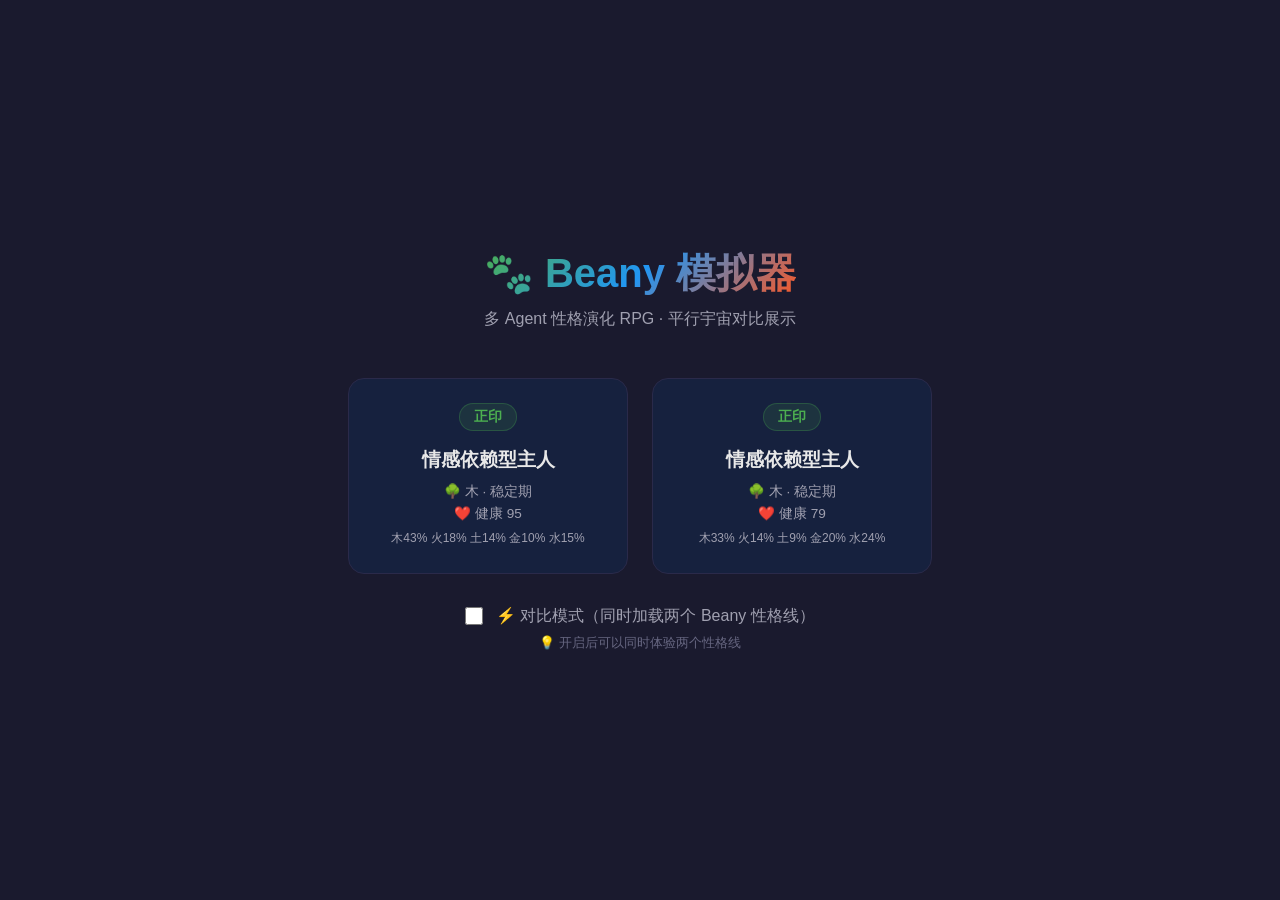
==== index.html @ 64c06361 "feat: Beany 模拟器前端 v1.0 互动节点A/B选择、性格演化雷达、十神切换、Day跳选、重玩" ====
<!DOCTYPE html>
<html lang="zh-CN">
<head>
  <meta charset="UTF-8">
  <meta name="viewport" content="width=device-width, initial-scale=1.0">
  <title>🐾 Beany 模拟器</title>
  <link rel="stylesheet" href="css/style.css">
  <script src="data/run-data.js"></script>
  <style>
    .run-card .shishen-badge {
      background: color-mix(in srgb, var(--beany-color) 25%, transparent);
    }
  </style>
</head>
<body>
  <div class="landing">
    <h1>🐾 Beany 模拟器</h1>
    <p class="subtitle">多 Agent 性格演化 RPG · 平行宇宙对比展示</p>
    
    <div class="run-cards" id="run-cards">
      <!-- Cards generated by JS -->
    </div>
    
    <label class="compare-toggle">
      <input type="checkbox" id="compare-mode" onchange="updateCompareHint()">
      <span>⚡ 对比模式（同时加载两个 Beany 性格线）</span>
    </label>
    
    <p id="compare-hint" style="color:var(--text-muted);font-size:0.8rem;margin-top:0.5rem;min-height:1.2rem"></p>
  </div>
  
  <script>
    const cardsContainer = document.getElementById('run-cards');
    const runKeys = Object.keys(RUN_DATA);
    
    if (runKeys.length === 0) {
      cardsContainer.innerHTML = '<p style="color:var(--text-muted)">⚠️ 未找到运行数据，请先运行 build-data.mjs</p>';
    } else {
      cardsContainer.innerHTML = runKeys.map(key => {
        const run = RUN_DATA[key];
        const color = run.color;
        const shishen = run.shishen;
        const persona = run.personaLabel;
        const dominant = run.dominantElementCn;
        const age = run.ageStageLabel;
        const health = run.finalStats?.health || '—';
        const weights = run.finalStats?.weights || {};
        const weightStr = Object.entries(weights)
          .map(([k, v]) => `${ELEM_CN[k] || k}${Math.round(v * 100)}%`)
          .join(' ');
        
        return `
          <div class="run-card" onclick="selectRun('${key}')" style="--beany-color:${color}">
            <div class="shishen-badge" style="background:${color}22;color:${color};border:1px solid ${color}44">
              ${shishen}
            </div>
            <h3>${persona}</h3>
            <div class="details">
              <div>🌳 ${dominant} · ${age}</div>
              <div>❤️ 健康 ${health}</div>
              <div style="font-size:0.75rem;margin-top:0.3rem">${weightStr}</div>
            </div>
          </div>
        `;
      }).join('');
    }
    
    function selectRun(key) {
      const compare = document.getElementById('compare-mode').checked;
      const keys = [key];
      if (compare) {
        const others = runKeys.filter(k => k !== key);
        if (others.length > 0) keys.push(others[0]);
      }
      // Pass run IDs via URL params (works with both http:// and file://)
      window.location.href = 'game.html?runs=' + encodeURIComponent(JSON.stringify(keys));
    }
    
    function updateCompareHint() {
      const checked = document.getElementById('compare-mode').checked;
      const hint = document.getElementById('compare-hint');
      if (checked && runKeys.length >= 2) {
        hint.textContent = '💡 选了正印，食神会自动加载在 B 选项对比';
      } else {
        hint.textContent = runKeys.length >= 2 ? '💡 开启后可以同时体验两个性格线' : '';
      }
    }
    
    updateCompareHint();
  </script>
</body>
</html>
---- css/style.css ----
/* ============================================ */
/*  Beany Simulator — RPG Frontend              */
/* ============================================ */

:root {
  --bg-dark: #1a1a2e;
  --bg-card: #16213e;
  --bg-panel: #0f3460;
  --text-primary: #e8e8e8;
  --text-secondary: #a0a0b0;
  --text-muted: #666680;
  --border-color: #2a2a4a;
  --accent-glow: rgba(79, 195, 247, 0.15);
  --beany-color: #4CAF50;
  --transition-speed: 0.5s;
}

* { margin: 0; padding: 0; box-sizing: border-box; }

body {
  font-family: 'Segoe UI', 'PingFang SC', 'Microsoft YaHei', sans-serif;
  background: var(--bg-dark);
  color: var(--text-primary);
  overflow-x: hidden;
  min-height: 100vh;
}

/* ========== Index Page ========== */
.landing {
  display: flex;
  flex-direction: column;
  align-items: center;
  justify-content: center;
  min-height: 100vh;
  padding: 2rem;
}

.landing h1 {
  font-size: 2.5rem;
  margin-bottom: 0.5rem;
  background: linear-gradient(135deg, #4CAF50, #2196F3, #FF5722);
  -webkit-background-clip: text;
  -webkit-text-fill-color: transparent;
  background-clip: text;
}

.landing .subtitle {
  color: var(--text-secondary);
  margin-bottom: 3rem;
  font-size: 1rem;
}

.run-cards {
  display: flex;
  gap: 1.5rem;
  flex-wrap: wrap;
  justify-content: center;
}

.run-card {
  background: var(--bg-card);
  border: 1px solid var(--border-color);
  border-radius: 16px;
  padding: 1.5rem 2rem;
  width: 280px;
  cursor: pointer;
  transition: transform 0.2s, border-color 0.3s, box-shadow 0.3s;
  text-align: center;
}

.run-card:hover {
  transform: translateY(-4px);
  border-color: var(--beany-color);
  box-shadow: 0 8px 32px var(--accent-glow);
}

.run-card .shishen-badge {
  display: inline-block;
  padding: 4px 14px;
  border-radius: 20px;
  font-size: 0.85rem;
  font-weight: 600;
  margin-bottom: 1rem;
}

.run-card h3 {
  font-size: 1.2rem;
  margin-bottom: 0.5rem;
}

.run-card .details {
  color: var(--text-secondary);
  font-size: 0.85rem;
  line-height: 1.6;
}

.compare-toggle {
  display: flex;
  align-items: center;
  gap: 0.8rem;
  margin-top: 2rem;
  color: var(--text-secondary);
  cursor: pointer;
}

.compare-toggle input[type="checkbox"] {
  width: 18px;
  height: 18px;
  accent-color: var(--beany-color);
}

/* ========== Game Page Layout ========== */
.game-container {
  display: flex;
  height: 100vh;
  overflow: hidden;
}

/* Story Panel (Left 65%) */
.story-panel {
  flex: 0 0 65%;
  display: flex;
  flex-direction: column;
  border-right: 1px solid var(--border-color);
  background: var(--bg-dark);
  overflow: hidden;
}

/* Stats Panel (Right 35%) */
.stats-panel {
  flex: 0 0 35%;
  background: var(--bg-card);
  padding: 1.5rem;
  overflow-y: auto;
  display: flex;
  flex-direction: column;
  gap: 1rem;
}

/* ========== Scene Header ========== */
.scene-header {
  padding: 1rem 1.5rem;
  background: var(--bg-card);
  border-bottom: 1px solid var(--border-color);
}

.scene-header .scene-day {
  font-size: 0.8rem;
  color: var(--text-muted);
  text-transform: uppercase;
  letter-spacing: 1px;
}

.scene-header .scene-dm {
  margin-top: 0.5rem;
  font-size: 0.9rem;
  color: var(--text-secondary);
  line-height: 1.5;
  opacity: 0.8;
}

/* ========== Story Area ========== */
.story-area {
  flex: 1;
  padding: 1.5rem;
  overflow-y: auto;
  display: flex;
  flex-direction: column;
  gap: 1rem;
}

/* Round Card (A/B Choice) */
.round-card {
  background: var(--bg-card);
  border: 1px solid var(--border-color);
  border-radius: 12px;
  padding: 1.2rem;
  transition: all 0.3s;
}

.round-card .round-label {
  font-size: 0.75rem;
  color: var(--text-muted);
  margin-bottom: 0.8rem;
  text-transform: uppercase;
  letter-spacing: 1px;
}

.choices {
  display: flex;
  gap: 1rem;
}

.choice-btn {
  flex: 1;
  background: rgba(255,255,255,0.03);
  border: 1px solid var(--border-color);
  border-radius: 10px;
  padding: 1rem;
  cursor: pointer;
  transition: all 0.3s;
  text-align: left;
}

.choice-btn:hover {
  background: rgba(255,255,255,0.06);
  border-color: var(--beany-color);
  transform: scale(1.02);
}

.choice-btn .choice-label {
  display: inline-block;
  padding: 2px 10px;
  border-radius: 8px;
  font-size: 0.75rem;
  font-weight: 700;
  margin-bottom: 0.5rem;
}

.choice-btn .choice-action {
  font-size: 0.9rem;
  margin-bottom: 0.3rem;
  line-height: 1.4;
}

.choice-btn .choice-beany {
  font-size: 0.8rem;
  color: var(--text-secondary);
}

.choice-btn .choice-delta {
  font-size: 0.75rem;
  margin-top: 0.3rem;
  opacity: 0.7;
}

/* Resolved round (after player picked) */
.round-resolved {
  background: var(--bg-card);
  border-radius: 12px;
  padding: 1rem 1.2rem;
  border-left: 3px solid var(--beany-color);
  animation: fadeSlideIn 0.4s ease-out;
}

.round-resolved .person-name {
  font-weight: 600;
  font-size: 0.9rem;
  margin-bottom: 0.3rem;
}

.round-resolved .person-name .mood-tag {
  font-weight: 400;
  color: var(--text-secondary);
  font-size: 0.8rem;
  margin-left: 0.5rem;
}

.round-resolved .person-text {
  font-size: 0.85rem;
  color: var(--text-secondary);
  line-height: 1.5;
  margin-bottom: 0.8rem;
}

.round-resolved .beany-line {
  display: flex;
  align-items: center;
  gap: 0.5rem;
  font-size: 0.85rem;
  color: var(--text-primary);
  padding-top: 0.5rem;
  border-top: 1px solid var(--border-color);
}

.round-resolved .beany-line .beany-mood {
  font-style: italic;
}

.round-resolved .delta-line {
  font-size: 0.75rem;
  color: #4CAF50;
  margin-top: 0.3rem;
}

@keyframes fadeSlideIn {
  from { opacity: 0; transform: translateY(8px); }
  to { opacity: 1; transform: translateY(0); }
}

/* ========== Beany Animation Area ========== */
.beany-stage {
  position: relative;
  height: 180px;
  background: radial-gradient(ellipse at center, rgba(255,255,255,0.03) 0%, transparent 70%);
  border-bottom: 1px solid var(--border-color);
  display: flex;
  align-items: center;
  justify-content: center;
  overflow: hidden;
}

/* Beany Circle */
.beany-circle {
  width: 100px;
  height: 100px;
  border-radius: 50%;
  position: relative;
  transition: background-color var(--transition-speed) ease,
              transform 0.6s cubic-bezier(0.34, 1.56, 0.64, 1),
              width 0.6s ease, height 0.6s ease;
  box-shadow: 0 0 30px rgba(255,255,255,0.08);
}

.beany-circle .eyes {
  position: absolute;
  top: 35%;
  left: 50%;
  transform: translateX(-50%);
  display: flex;
  gap: 18px;
}

.beany-circle .eye {
  width: 10px;
  height: 10px;
  background: #1a1a2e;
  border-radius: 50%;
  transition: all 0.3s;
}

.beany-circle .eye.closed {
  height: 3px;
  border-radius: 2px;
  margin-top: 5px;
}

.beany-circle .eye.wide {
  width: 13px;
  height: 13px;
}

.beany-circle .eye.sleepy {
  height: 5px;
  border-radius: 2px;
  margin-top: 3px;
  transform: scaleY(0.5);
}

/* Mood emoji above Beany */
.beany-mood-emoji {
  position: absolute;
  top: -24px;
  left: 50%;
  transform: translateX(-50%);
  font-size: 1.8rem;
  animation: float 0.6s ease-out;
  pointer-events: none;
}

/* Gesture emoji beside Beany */
.beany-gesture {
  position: absolute;
  font-size: 2rem;
  animation: gesturePop 0.5s ease-out;
  pointer-events: none;
}

@keyframes gesturePop {
  0% { transform: scale(0.3); opacity: 0; }
  50% { transform: scale(1.2); }
  100% { transform: scale(1); opacity: 1; }
}

@keyframes float {
  0% { transform: translateX(-50%) translateY(10px); opacity: 0; }
  100% { transform: translateX(-50%) translateY(0); opacity: 1; }
}

/* Beany position classes for animations */
.beany-center { transform: translate(0, 0); }
.beany-left { transform: translate(-60px, 0); }
.beany-right { transform: translate(60px, 0); }
.beany-down { transform: translate(0, 10px) scaleY(0.9); }
.beany-sleep { transform: translate(0, 5px) scale(0.85); opacity: 0.7; }

/* ========== Stats Panel ========== */
.stats-panel h2 {
  font-size: 1rem;
  margin-bottom: 0.5rem;
  display: flex;
  align-items: center;
  gap: 0.5rem;
}

.stats-panel .stats-section {
  margin-bottom: 0.5rem;
}

.stats-panel .stats-label {
  font-size: 0.7rem;
  color: var(--text-muted);
  text-transform: uppercase;
  letter-spacing: 1px;
  margin-bottom: 0.3rem;
}

/* Radar Chart */
.radar-container {
  width: 100%;
  aspect-ratio: 1;
  max-height: 200px;
}

.radar-container canvas {
  width: 100%;
  height: 100%;
}

/* Element weights bar */
.elem-bars {
  display: flex;
  flex-direction: column;
  gap: 4px;
}

.elem-bar-row {
  display: flex;
  align-items: center;
  gap: 6px;
  font-size: 0.8rem;
}

.elem-bar-row .elem-label {
  width: 20px;
  font-weight: 600;
  text-align: right;
}

.elem-bar-row .elem-bar-track {
  flex: 1;
  height: 8px;
  background: rgba(255,255,255,0.06);
  border-radius: 4px;
  overflow: hidden;
}

.elem-bar-row .elem-bar-fill {
  height: 100%;
  border-radius: 4px;
  transition: width 0.6s ease;
}

.elem-bar-row .elem-value {
  width: 36px;
  font-size: 0.75rem;
  color: var(--text-secondary);
  text-align: right;
}

/* Character status */
.char-status {
  display: grid;
  grid-template-columns: 1fr 1fr;
  gap: 8px;
}

.status-item {
  background: rgba(255,255,255,0.04);
  border-radius: 8px;
  padding: 0.6rem 0.8rem;
  text-align: center;
}

.status-item .status-val {
  font-size: 1.2rem;
  font-weight: 700;
}

.status-item .status-label {
  font-size: 0.7rem;
  color: var(--text-muted);
}

/* Event timeline */
.event-timeline {
  max-height: 120px;
  overflow-y: auto;
}

.event-timeline .timeline-item {
  display: flex;
  align-items: center;
  gap: 0.5rem;
  padding: 0.3rem 0;
  font-size: 0.8rem;
  border-bottom: 1px solid rgba(255,255,255,0.04);
}

.event-timeline .timeline-dot {
  width: 6px;
  height: 6px;
  border-radius: 50%;
  flex-shrink: 0;
}

/* ========== Bottom Controls ========== */
.controls-bar {
  display: flex;
  align-items: center;
  justify-content: space-between;
  padding: 0.8rem 1.5rem;
  background: var(--bg-card);
  border-top: 1px solid var(--border-color);
}

.controls-bar button {
  background: rgba(255,255,255,0.06);
  border: 1px solid var(--border-color);
  color: var(--text-primary);
  padding: 0.5rem 1.2rem;
  border-radius: 8px;
  cursor: pointer;
  font-size: 0.85rem;
  transition: all 0.2s;
}

.controls-bar button:hover {
  background: rgba(255,255,255,0.1);
  border-color: var(--beany-color);
}

.controls-bar button:disabled {
  opacity: 0.3;
  cursor: not-allowed;
}

.controls-bar .node-progress {
  font-size: 0.8rem;
  color: var(--text-secondary);
}

/* ========== Compare Overlay ========== */
.compare-overlay {
  display: none;
  position: fixed;
  top: 0; left: 0; right: 0; bottom: 0;
  background: rgba(0,0,0,0.85);
  z-index: 100;
  padding: 2rem;
  overflow-y: auto;
}

.compare-overlay.active {
  display: flex;
  flex-direction: column;
}

.compare-overlay .compare-close {
  position: absolute;
  top: 1rem;
  right: 1.5rem;
  background: none;
  border: none;
  color: var(--text-primary);
  font-size: 1.5rem;
  cursor: pointer;
}

.compare-panels {
  display: flex;
  gap: 1.5rem;
  flex: 1;
  min-height: 0;
}

.compare-panel {
  flex: 1;
  background: var(--bg-card);
  border-radius: 12px;
  padding: 1.5rem;
  overflow-y: auto;
}

.compare-panel h3 {
  margin-bottom: 1rem;
  display: flex;
  align-items: center;
  gap: 0.5rem;
}

/* ========== Summary Modal ========== */
.summary-modal {
  display: none;
  position: fixed;
  top: 0; left: 0; right: 0; bottom: 0;
  background: rgba(0,0,0,0.8);
  z-index: 200;
  align-items: center;
  justify-content: center;
}

.summary-modal.active {
  display: flex;
}

.summary-card {
  background: var(--bg-card);
  border: 1px solid var(--border-color);
  border-radius: 16px;
  padding: 2rem;
  max-width: 400px;
  width: 90%;
  text-align: center;
}

.summary-card h2 {
  margin-bottom: 1rem;
}

.summary-card .summary-delta-list {
  margin: 1rem 0;
  text-align: left;
}

.summary-card .summary-delta-item {
  display: flex;
  justify-content: space-between;
  padding: 0.3rem 0;
  font-size: 0.9rem;
}

.summary-card button {
  margin-top: 1rem;
  background: var(--beany-color);
  border: none;
  color: white;
  padding: 0.6rem 2rem;
  border-radius: 8px;
  cursor: pointer;
  font-size: 1rem;
}

/* ========== Notifications (delta flash) ========== */
.delta-flash {
  display: inline-block;
  animation: deltaFlash 0.8s ease-out;
  font-weight: 600;
}

@keyframes deltaFlash {
  0% { opacity: 1; transform: translateY(0); }
  100% { opacity: 0; transform: translateY(-10px); }
}

/* ========== Responsive ========== */
@media (max-width: 768px) {
  .game-container {
    flex-direction: row;
  }
  .story-panel { flex: 0 0 72%; }
  .stats-panel { flex: 0 0 28%; padding: 0.8rem; gap: 0.6rem; }
  .stats-panel h2 { font-size: 0.8rem; }
  .stats-panel .stats-label { font-size: 0.6rem; }
  .elem-bar-row { font-size: 0.65rem; }
  .elem-bar-row .elem-bar-track { height: 5px; }
  .elem-bar-row .elem-value { font-size: 0.6rem; width: 28px; }
  .elem-bar-row .elem-label { width: 16px; font-size: 0.65rem; }
  .radar-container { max-height: 120px; }
  .status-item { padding: 0.3rem 0.5rem; }
  .status-item .status-val { font-size: 0.9rem; }
  .status-item .status-label { font-size: 0.6rem; }
  .event-timeline { max-height: 80px; }
  .event-timeline .timeline-item { font-size: 0.65rem; padding: 0.15rem 0; }
  .choices { flex-direction: column; }
  .choice-btn { padding: 0.6rem 0.8rem; }
  .choice-btn .choice-action { font-size: 0.75rem; }
  .choice-btn .choice-beany { font-size: 0.7rem; }
  .beany-stage { height: 100px; }
  .beany-circle { width: 64px; height: 64px; }
  .beany-circle .eyes { gap: 12px; }
  .beany-circle .eye { width: 7px; height: 7px; }
  .scene-header { padding: 0.4rem 0.8rem; }
  .scene-header .scene-dm { font-size: 0.7rem; }
  .story-area { padding: 0.6rem; gap: 0.5rem; }
  .round-card { padding: 0.6rem; }
  .round-card .round-label { font-size: 0.65rem; margin-bottom: 0.4rem; }
  .round-resolved { padding: 0.5rem 0.8rem; }
  .round-resolved .person-name { font-size: 0.75rem; }
  .round-resolved .person-text { font-size: 0.72rem; }
  .round-resolved .beany-line { font-size: 0.72rem; }
  .controls-bar { padding: 0.4rem 0.8rem; }
  .controls-bar button { font-size: 0.7rem; padding: 0.3rem 0.6rem; }
  .controls-bar .node-progress { font-size: 0.65rem; }
}

/* ========== Day nav buttons ========== */
.day-btn {
  background: rgba(255,255,255,0.04);
  border: 1px solid var(--border-color);
  color: var(--text-secondary);
  padding: 2px 8px;
  border-radius: 6px;
  cursor: pointer;
  font-size: 0.7rem;
  transition: all 0.2s;
}
.day-btn:hover {
  background: rgba(255,255,255,0.1);
  border-color: var(--beany-color);
}
.day-btn.active {
  background: rgba(79,195,247,0.15);
  border-color: #4fc3f7;
  color: #4fc3f7;
}

/* ========== Scrollbar ========== */
::-webkit-scrollbar { width: 6px; }
::-webkit-scrollbar-track { background: transparent; }
::-webkit-scrollbar-thumb { background: var(--border-color); border-radius: 3px; }
::-webkit-scrollbar-thumb:hover { background: var(--text-muted); }
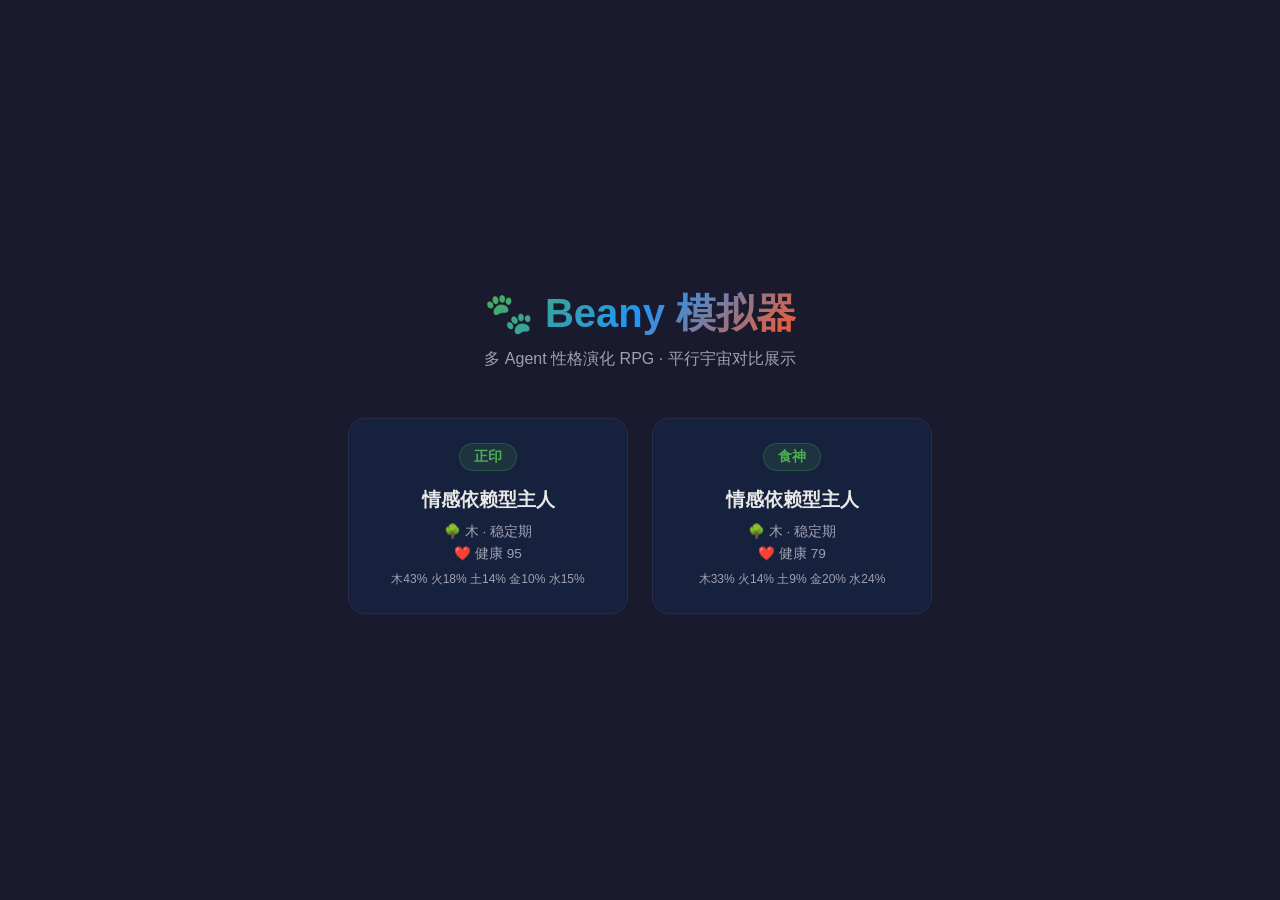
==== commit 023192c7: "clean: 主页去掉对比模式（游戏内已有十神切换）" ====
--- a/index.html
+++ b/index.html
@@ -20,13 +20,6 @@
     <div class="run-cards" id="run-cards">
       <!-- Cards generated by JS -->
     </div>
-    
-    <label class="compare-toggle">
-      <input type="checkbox" id="compare-mode" onchange="updateCompareHint()">
-      <span>⚡ 对比模式（同时加载两个 Beany 性格线）</span>
-    </label>
-    
-    <p id="compare-hint" style="color:var(--text-muted);font-size:0.8rem;margin-top:0.5rem;min-height:1.2rem"></p>
   </div>
   
   <script>
@@ -85,8 +78,6 @@
         hint.textContent = runKeys.length >= 2 ? '💡 开启后可以同时体验两个性格线' : '';
       }
     }
-    
-    updateCompareHint();
   </script>
 </body>
 </html>
